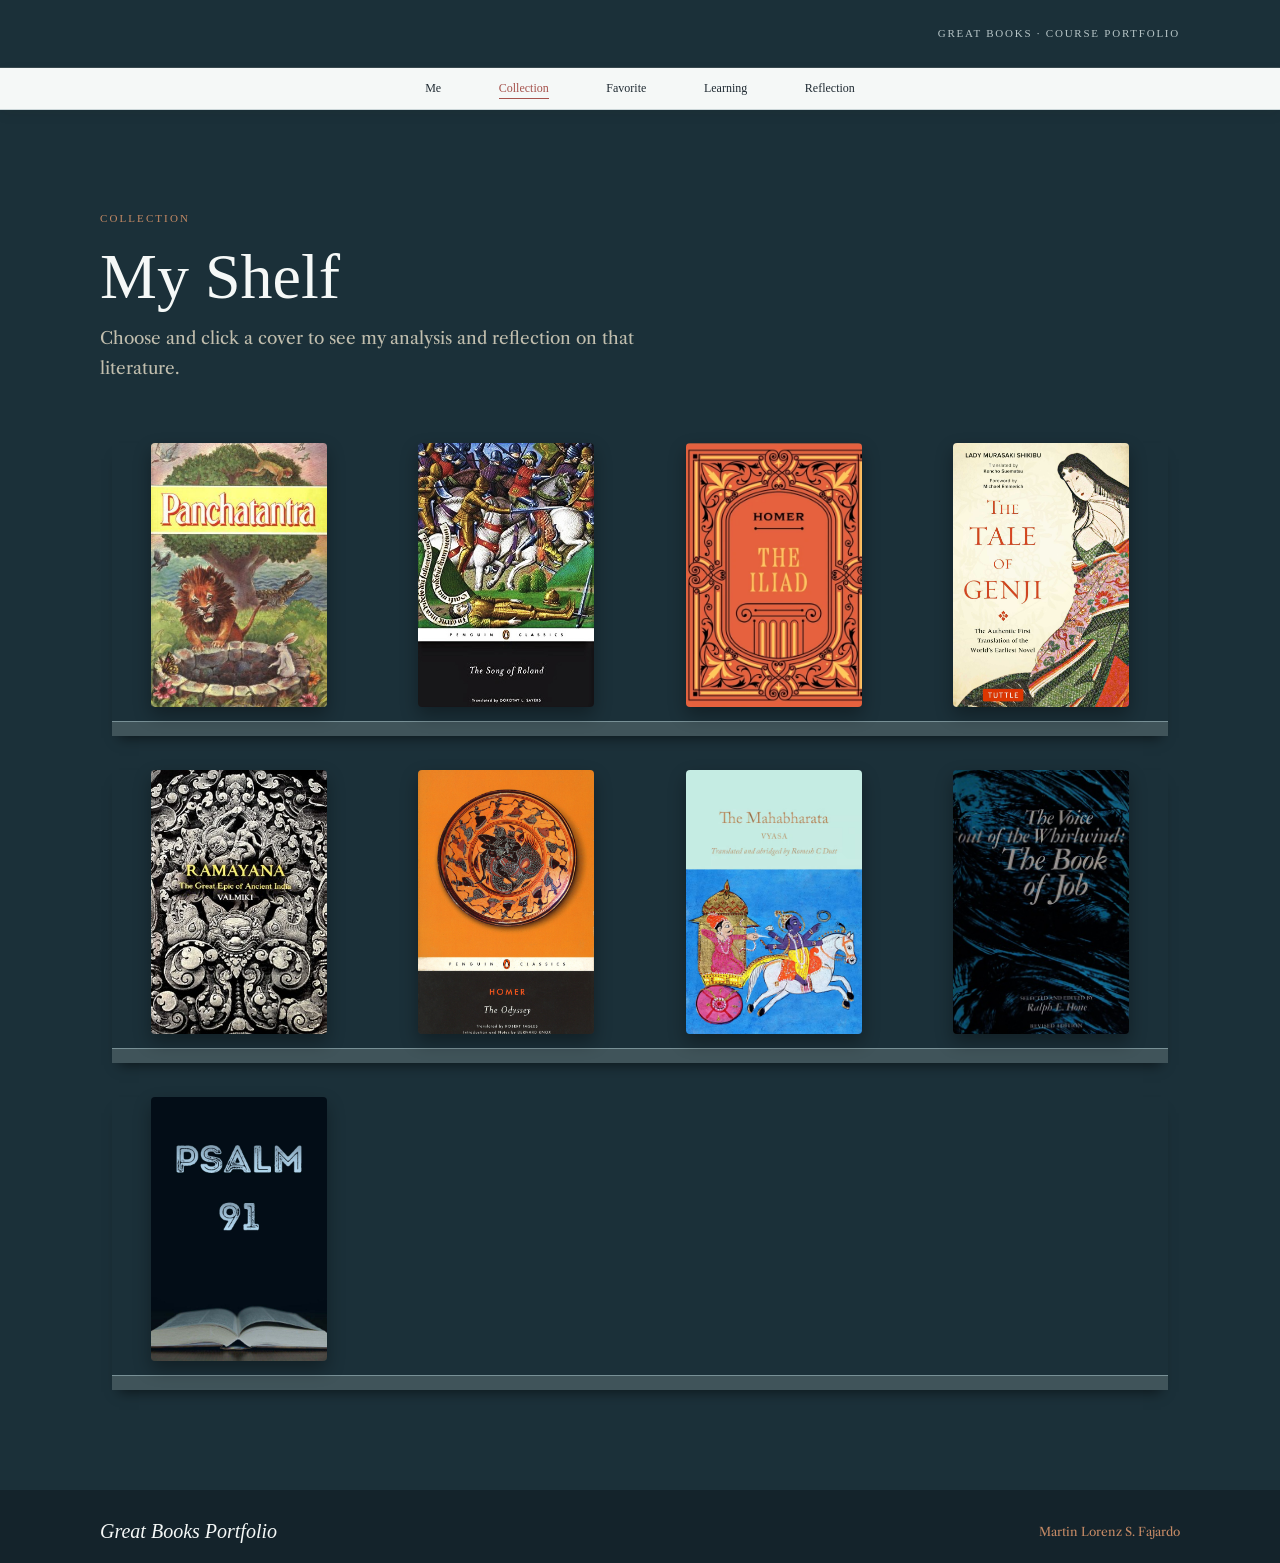
==== collection.html @ 620ede54 "Add files via upload" ====
<!DOCTYPE html>
<html lang="en">

<head>
  <meta charset="utf-8">
  <meta name="viewport" content="width=device-width, initial-scale=1">
  <meta name="theme-color" content="#1b3039">
  <meta name="description"
    content="A Great Books course portfolio: literary analyses, a favorite masterpiece, and reflections on a reader's journey.">
  <title>My Shelf | Great Books Portfolio</title>
  <link rel="preconnect" href="https://fonts.googleapis.com">
  <link rel="preconnect" href="https://fonts.gstatic.com" crossorigin>
  <link
    href="https://fonts.googleapis.com/css2?family=IM+Fell+English:ital@0;1&family=Libre+Caslon+Text:ital,wght@0,400;0,700;1,400&display=swap"
    rel="stylesheet">
  <link rel="stylesheet" href="index.css">
</head>

<body>
  <div class="topline"><a href="index.html"><span>GREAT BOOKS · COURSE PORTFOLIO</span></a></div>

  <nav class="site-nav" aria-label="Portfolio sections">
    <a href="index.html"><span>Me</span></a>
    <a href="collection.html" aria-current="page"><span>Collection</span></a>
    <a href="favorite.html"><span>Favorite</span></a>
    <a href="learning.html"><span>Learning</span></a>
    <a href="reflection.html"><span>Reflection</span></a>
  </nav>

  <main>
    <section class="collection section" id="analyses">
      <div class="wrap">
        <div class="section-heading">
          <p class="eyebrow">Collection</p>
          <h1 class="page-title">My Shelf</h1>
          <p class="section-intro">Choose and click a cover to see my analysis and reflection on that literature.</p>
        </div>
        <div class="shelf" id="shelf" role="group" aria-label="Select one of eight literary analyses"></div>
      </div>
    </section>
  </main>

  <dialog class="reading-card" id="reading" aria-labelledby="reading-title">
    <button class="reading-close" type="button" aria-label="Close analysis">×</button>
    <div class="reading-content" id="reading-content"></div>
  </dialog>

  <footer>
    <div class="wrap footer-inner"><span>Great Books Portfolio</span><a>Martin Lorenz S. Fajardo</a></div>
  </footer>

  <script>
    fetch('analyses.json')
      .then(response => {
        if (!response.ok) throw new Error('Could not load analyses.json');
        return response.json();
      })
      .then(analyses => {
    const shelf = document.getElementById('shelf'), reading = document.getElementById('reading');
    const readingContent = document.getElementById('reading-content');
    let activeIndex = -1;
    function openAnalysis(index) {
      const b = analyses[index];
      activeIndex = index;
      [...shelf.querySelectorAll('.book-cover')].forEach((button, i) => button.setAttribute('aria-pressed', i === index ? 'true' : 'false'));
      readingContent.innerHTML = `<div class="reading-meta"><span class="eyebrow">Great Book ${String(index + 1).padStart(2, '0')}</span><h2 id="reading-title">${b.title}</h2><p>${b.author}</p></div><div class="reading-text"><p class="lens">${b.lens}</p><p>${b.analysis}</p></div>`;
      if (!reading.open) reading.showModal();
    }
    analyses.forEach((book, index) => {
      if (index % 4 === 0) {
        const row = document.createElement('div');
        row.className = 'shelf-row';
        row.setAttribute('role', 'group');
        row.setAttribute('aria-label', `Books ${index + 1} to ${Math.min(index + 4, analyses.length)}`);
        shelf.append(row);
      }
      const button = document.createElement('button');
      button.type = 'button';
      button.className = 'book-cover';
      button.setAttribute('aria-pressed', 'false');
      button.setAttribute('aria-label', `Read analysis ${index + 1}: ${book.title} by ${book.author}`);
      const cover = document.createElement('img');
      cover.src = book.cover;
      cover.alt = '';
      cover.loading = 'lazy';
      button.append(cover);
      button.addEventListener('click', () => openAnalysis(index));
      shelf.lastElementChild.append(button);
    });
    reading.querySelector('.reading-close').addEventListener('click', () => reading.close());
    reading.addEventListener('click', event => {
      if (event.target === reading) reading.close();
    });
    reading.addEventListener('close', () => {
      if (activeIndex >= 0) shelf.querySelectorAll('.book-cover')[activeIndex]?.setAttribute('aria-pressed', 'false');
      activeIndex = -1;
    });
      })
      .catch(error => {
        document.getElementById('shelf').textContent = 'The book analyses could not be loaded.';
        console.error(error);
      });
  </script>
</body>

</html>
---- index.css ----
:root {
    --paper: #e8eeef;
    --paper-light: #f5f8f7;
    --ink: #202b33;
    --muted: #68777e;
    --green: #1b3039;
    --green-soft: #294751;
    --gold: #c58a65;
    --red: #a6534d;
    --black: #14232b;
    --rule: #cbd6d8;
    box-sizing: border-box;
    scroll-behavior: smooth;
    scroll-padding-top: 76px
}

* {
    box-sizing: inherit
}

body {
    margin: 0;
    background: var(--paper);
    color: var(--ink);
    font: 17px/1.75 "Libre Caslon Text", Georgia, serif;
    min-height: 100vh;
    display: flex;
    flex-direction: column;
}

main {
    flex: 1;
}

h1,
h2,
h3,
h4,
p {
    margin-top: 0
}

h1,
h2,
h3 {
    font-family: "IM Fell English", Georgia, serif;
    font-weight: 400;
    line-height: 1.12
}

a {
    color: inherit
}

.wrap {
    width: min(1080px, calc(100% - 48px));
    margin-inline: auto
}

.masthead {
    min-height: 540px;
    background: linear-gradient(0deg, rgba(12, 24, 31, .82), rgba(12, 24, 31, .66)), url("images/bg.jpg") center 48% / cover no-repeat;
    color: var(--paper-light);
    position: relative;
    overflow: hidden
}

.masthead:after {
    content: "";
    position: absolute;
    width: 450px;
    height: 450px;
    border: 1px solid rgba(189, 156, 92, .18);
    border-radius: 50%;
    right: -120px;
    top: 52px;
    box-shadow: 0 0 0 34px rgba(189, 156, 92, .035), 0 0 0 70px rgba(189, 156, 92, .025)
}

a {
    text-decoration: none;
} 

.topline {
    background: var(--green);
    color: var(--paper-light);
    height: 68px;
    padding: 0 max(24px, calc((100% - 1080px)/2));
    display: flex;
    align-items: center;
    justify-content: flex-end;
    border-bottom: 1px solid rgba(238, 232, 216, .14);
    font: 11px/1.2 Georgia, serif;
    letter-spacing: .16em;
}

.wordmark {
    text-decoration: none;
    font: italic 20px "IM Fell English", Georgia, serif;
    letter-spacing: 0
}

.topline {
    background: var(--green);
}

.topline span {
    color: #b7c5c7
}

.hero {
    padding-top: 76px;
    padding-bottom: 54px;
    position: relative;
    z-index: 1
}

.eyebrow {
    margin: 0 0 14px;
    color: var(--red);
    font: 11px/1.5 Georgia, serif;
    letter-spacing: .19em;
    text-transform: uppercase
}

.masthead .eyebrow {
    color: var(--gold)
}

h1 {
    font-size: clamp(66px, 10vw, 116px);
    letter-spacing: -.045em;
    margin: 0 0 18px
}

h1 em {
    color: var(--gold);
    font-weight: 400
}

.intro {
    max-width: 460px;
    color: #d4e0e1;
    font-size: 18px;
    margin-bottom: 28px
}

.button {
    display: inline-flex;
    gap: 22px;
    align-items: center;
    padding: 10px 17px;
    border: 1px solid var(--gold);
    color: var(--paper-light);
    text-decoration: none;
    font-size: 14px
}

.button:hover {
    background: var(--gold);
    color: var(--green)
}

.site-nav {
    position: sticky;
    top: 0;
    z-index: 5;
    background: var(--paper-light);
    border-bottom: 1px solid var(--rule);
    display: flex;
    justify-content: center;
    gap: clamp(14px, 4.5vw, 62px);
    padding: 13px 20px;
    box-shadow: 0 4px 14px #241e1010
}

.site-nav a {
    text-decoration: none;
    color: var(--muted);
    font: 10px Georgia, serif;
    letter-spacing: .12em;
    white-space: nowrap
}

.site-nav a span {
    color: var(--ink);
    font-size: 12px;
    letter-spacing: 0
}

.site-nav a[aria-current="page"] span {
    color: var(--red);
    border-bottom: 1px solid var(--red);
    padding-bottom: 3px
}

.site-nav a:hover,
.site-nav a:focus-visible {
    color: var(--red)
}

.section {
    padding-top: 100px;
    padding-bottom: 100px
}

.section-heading {
    margin-bottom: 35px
}

.section-heading h2,
.learning h2 {
    font-size: clamp(40px, 6vw, 64px);
    margin-bottom: 12px
}

.section-intro {
    max-width: 590px;
    color: var(--muted);
    margin-bottom: 0
}

.profile-grid {
    display: grid;
    grid-template-columns: 240px 1fr;
    gap: 56px;
    align-items: start
}

.portrait {
    min-height: 300px;
    background: linear-gradient(145deg, #c8d5d5, #8da6a9);
    display: grid;
    place-items: center;
    border: 10px solid var(--paper-light);
    outline: 1px solid var(--rule);
    color: #40575c;
    text-align: center;
    font: 11px/1.7 Georgia, serif;
    letter-spacing: .2em
}

.profile-copy {
    max-width: 700px
}

.portrait img {
    display: block;
    width: 100%;
    height: 100%;
    object-fit: cover
}

.dropcap:first-letter {
    float: left;
    font: 62px/.8 "IM Fell English", Georgia, serif;
    color: var(--red);
    padding: 8px 10px 0 0
}

.details {
    margin: 28px 0 15px;
    border-top: 1px solid var(--rule)
}

.details div {
    display: grid;
    grid-template-columns: 130px 1fr;
    padding: 11px 0;
    border-bottom: 1px solid var(--rule)
}

dt {
    color: var(--muted);
    font: 11px Georgia, serif;
    letter-spacing: .12em;
    text-transform: uppercase
}

dd {
    margin: 0
}

.collection {
    background: var(--green);
    color: var(--paper-light)
}

.collection .eyebrow {
    color: var(--gold)
}

.collection .section-intro {
    color: #c1beae
}

.shelf {
    display: grid;
    gap: 34px;
    padding: 24px 12px 0;
    margin-top: 18px;
}

.shelf-row {
    display: grid;
    grid-template-columns: repeat(4, minmax(0, 1fr));
    align-items: end;
    justify-items: center;
    gap: clamp(10px, 3vw, 30px);
    padding: 0 8px 15px;
    border-bottom: 14px solid #40545a;
    box-shadow: 0 9px 12px -7px #0008;
    background: linear-gradient(to bottom, transparent calc(100% - 1px), #789096 calc(100% - 1px));
}

.book-cover {
    width: min(100%, 176px);
    aspect-ratio: 2 / 3;
    padding: 0;
    border: 0;
    border-radius: 4px;
    background: transparent;
    cursor: pointer;
    box-shadow: 0 8px 18px #0005;
    overflow: hidden;
    transition: transform .18s ease, box-shadow .18s ease
}

.book-cover img {
    display: block;
    width: 100%;
    height: 100%;
    object-fit: cover
}

.book-cover:hover,
.book-cover[aria-pressed=true] {
    transform: translateY(-8px);
    box-shadow: 0 14px 24px #0007
}

.book-cover[aria-pressed=true] {
    outline: 2px solid var(--gold);
    outline-offset: 3px
}

.reading-card {
    position: fixed;
    inset: 0;
    width: min(900px, calc(100% - 36px));
    max-width: none;
    max-height: min(82vh, 760px);
    margin: auto;
    overflow: auto;
    display: grid;
    grid-template-columns: minmax(190px, .8fr) 2fr;
    gap: 50px;
    padding: 36px 40px;
    background: var(--paper-light);
    color: var(--ink);
    border: 0;
    border-top: 3px solid var(--gold);
    box-shadow: 0 24px 80px #0008;
    min-height: 250px
}

.reading-card:not([open]) {
    display: none
}

.reading-card[open] {
    display: grid
}

.reading-content {
    display: contents
}

.reading-card::backdrop {
    background: rgba(8, 18, 23, .76);
    backdrop-filter: blur(3px)
}

.reading-close {
    position: absolute;
    top: 10px;
    right: 12px;
    z-index: 1;
    display: grid;
    place-items: center;
    width: 38px;
    height: 38px;
    border: 1px solid var(--rule);
    border-radius: 50%;
    background: var(--paper-light);
    color: var(--ink);
    font: 28px/1 Georgia, serif;
    cursor: pointer
}

.reading-close:hover,
.reading-close:focus-visible {
    background: var(--green);
    color: var(--paper-light)
}

.reading-close:focus-visible {
    outline: 3px solid var(--gold);
    outline-offset: 3px
}

.reading-meta h2 {
    font: 400 36px/1.12 "IM Fell English", Georgia, serif;
    margin: 7px 36px 7px 0
}

.reading-meta h3 {
    font-size: 36px;
    margin: 7px 0
}

.reading-meta .eyebrow {
    color: var(--red)
}

.reading-meta p {
    color: var(--muted);
    font-size: 14px
}

.reading-text p:last-child {
    margin-bottom: 0
}

.lens {
    font: italic 15px Georgia, serif;
    color: var(--red);
    margin: 2px 0 10px
}

.favorite-card {
    padding: 35px 42px;
    background: var(--paper-light);
    border: 1px solid var(--rule);
    border-left: 4px solid var(--red);
    box-shadow: 0 15px 32px #392b130c
}

.favorite-card h3 {
    font-size: 48px;
    margin-bottom: 0
}

.byline {
    color: var(--muted)
}

.favorite-columns {
    display: grid;
    grid-template-columns: 1fr 1fr;
    gap: 30px;
    margin-top: 24px;
    padding-top: 22px;
    border-top: 1px solid var(--rule)
}

.favorite-columns h4 {
    font: 18px "IM Fell English", Georgia, serif;
    font-weight: 500;
    margin-bottom: 8px
}

.favorite-columns p {
    font-size: 15px;
    line-height: 1.7;
    margin-bottom: 0
}

.learning {
    background: transparent
}

.learning-grid {
    display: grid;
    grid-template-columns: .9fr 1.1fr;
    gap: 78px
}

.learning h2 {
    font-size: clamp(48px, 7vw, 75px)
}

footer {
    background: var(--black);
    color: var(--paper-light);
    padding: 30px 0 20px
}

.footer-inner {
    display: flex;
    align-items: center;
    justify-content: space-between;
    gap: 20px;
    font-size: 13px
}

.footer-inner span:first-child {
    font: italic 20px "IM Fell English", Georgia, serif
}

.footer-inner span:nth-child(2) {
    color: #b7c5c7
}

.footer-inner a {
    color: var(--gold);
    font-size: 12px
}

.credits {
    max-width: 1080px;
    width: calc(100% - 48px);
    margin: 16px auto 0;
    padding-top: 14px;
    border-top: 1px solid #ffffff20;
    color: #b7c5c7;
    font-size: 12px
}

.site-nav a:focus-visible,
.button:focus-visible,
.book-cover:focus-visible {
    outline: 3px solid var(--gold);
    outline-offset: 4px
}

@media(max-width:700px) {
    .masthead {
        min-height: 500px
    }

    .topline {
        padding-inline: 20px
    }

    .topline span {
        font-size: 8px
    }

    .hero {
        padding-top: 74px
    }

    .site-nav {
        justify-content: flex-start;
        overflow-x: auto;
        gap: 24px
    }

    .section {
        padding-top: 70px;
        padding-bottom: 70px
    }

    .profile-grid {
        grid-template-columns: 1fr;
        gap: 30px
    }

    .portrait {
        min-height: 220px;
        width: min(100%, 300px)
    }

    .reading-card {
        grid-template-columns: 1fr;
        gap: 14px;
        padding: 54px 23px 27px
    }

    .shelf {
        gap: 26px;
        padding-inline: 0;
    }

    .shelf-row {
        gap: 12px;
        padding-inline: 0;
        border-bottom-width: 11px;
    }

    .reading-meta h3 {
        font-size: 32px
    }

    .favorite-card {
        padding: 27px 24px
    }

    .favorite-columns {
        grid-template-columns: 1fr;
        gap: 22px
    }

    .learning-grid {
        grid-template-columns: 1fr;
        gap: 12px
    }

    .footer-inner {
        align-items: flex-start;
        flex-direction: column;
        gap: 7px
    }
}

@media(prefers-reduced-motion:reduce) {
    :root {
        scroll-behavior: auto
    }

    *,
    *:before,
    *:after {
        transition: none !important;
        scroll-behavior: auto !important
    }
}

/* Multi-page additions */
.page-title {
    font-size: clamp(40px, 6vw, 64px);
    margin: 0 0 12px
}

.collection.section {
    min-height: 70vh
}

.contents-grid {
    display: flex;
    align-items: flex-end;
    gap: 22px;
    overflow-x: auto;
    padding: 18px 12px 0;
    border-bottom: 16px solid #40545a;
    box-shadow: 0 10px 14px -6px #172a3155
}

.contents-card {
    position: relative;
    flex: 1 0 168px;
    max-width: 210px;
    aspect-ratio: 2 / 3;
    display: flex;
    flex-direction: column;
    justify-content: center;
    gap: 8px;
    padding: 24px 20px 24px 32px;
    color: var(--paper-light);
    text-align: center;
    text-decoration: none;
    border-radius: 3px 6px 6px 3px;
    background:
        linear-gradient(90deg, #0006 0, #0006 3px, #ffffff1f 4px, #00000030 14px, #0000 24px),
        var(--book);
    box-shadow: 0 8px 16px #0004;
    transition: transform .18s ease, box-shadow .18s ease
}

.contents-card:before {
    content: "";
    position: absolute;
    inset: 12px 12px 12px 26px;
    border: 1px solid #c58a6599;
    pointer-events: none
}

.contents-card .eyebrow {
    margin: 0;
    color: var(--gold);
    font-size: 10px
}

.contents-card strong {
    font: 400 25px/1.15 "IM Fell English", Georgia, serif
}

.contents-card span:last-child {
    color: #e1e9e8;
    font-size: 12.5px;
    line-height: 1.55
}

.contents-card:hover,
.contents-card:focus-visible {
    transform: translateY(-10px);
    box-shadow: 0 16px 24px #0006
}

.topline a:focus-visible,
.contents-card:focus-visible {
    outline: 3px solid var(--gold);
    outline-offset: 4px
}

.page-title {
    letter-spacing: normal
}
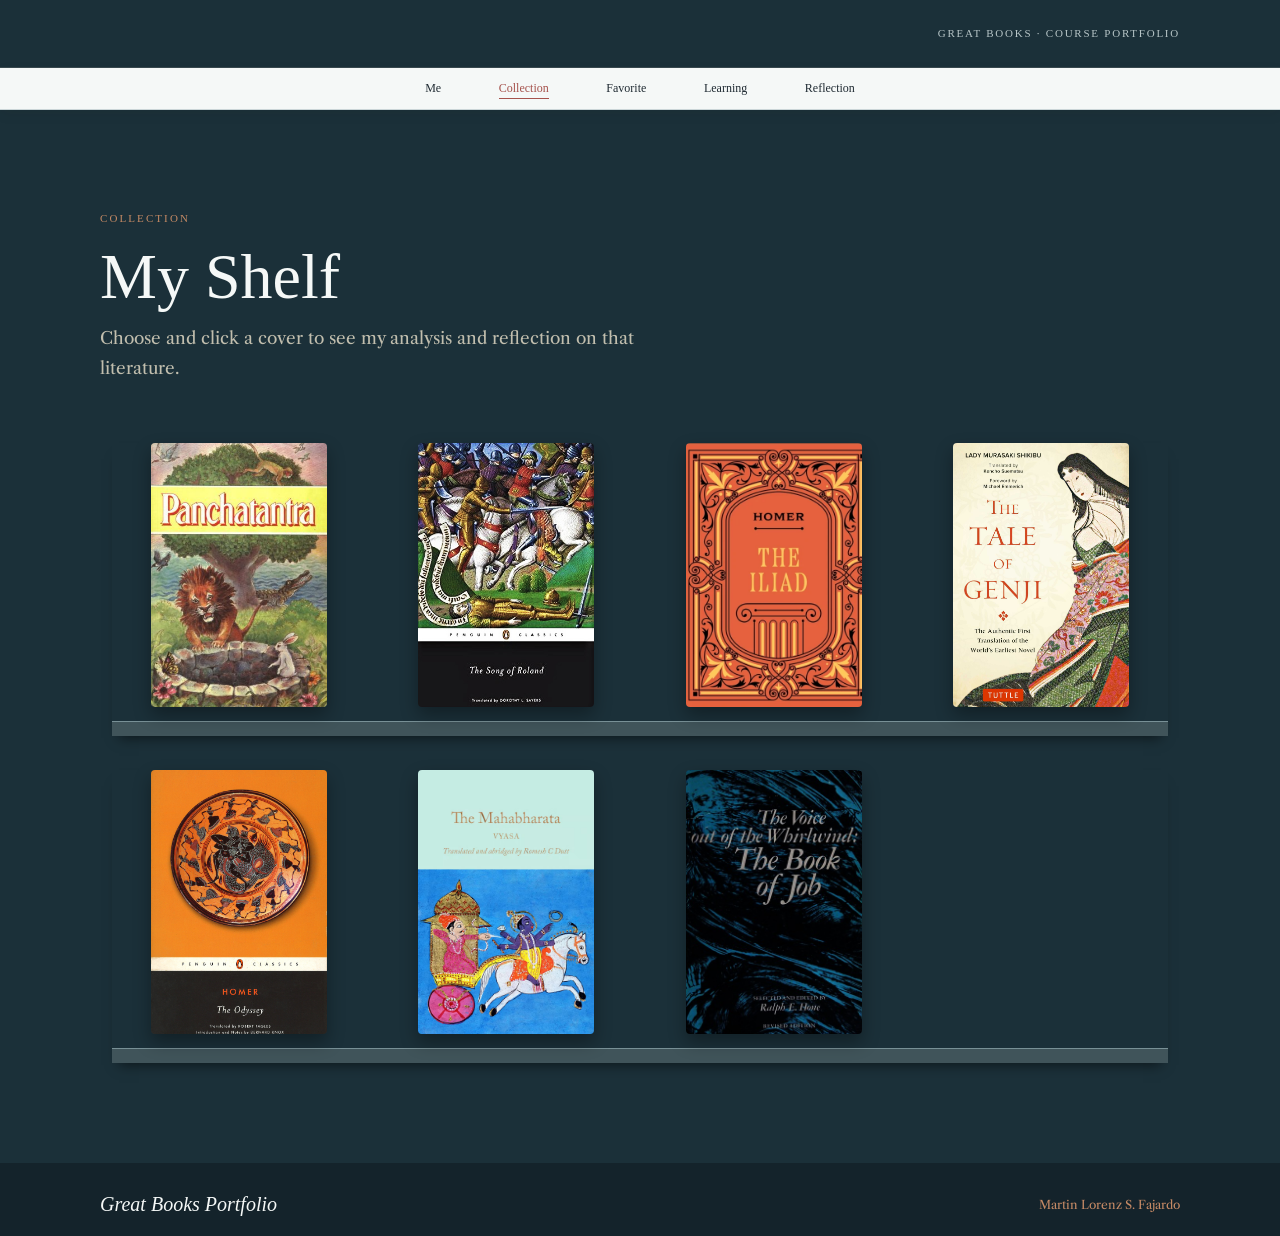
==== commit 27c4f595: "update" ====
--- a/collection.html
+++ b/collection.html
@@ -63,7 +63,7 @@
       const b = analyses[index];
       activeIndex = index;
       [...shelf.querySelectorAll('.book-cover')].forEach((button, i) => button.setAttribute('aria-pressed', i === index ? 'true' : 'false'));
-      readingContent.innerHTML = `<div class="reading-meta"><span class="eyebrow">Great Book ${String(index + 1).padStart(2, '0')}</span><h2 id="reading-title">${b.title}</h2><p>${b.author}</p></div><div class="reading-text"><p class="lens">${b.lens}</p><p>${b.analysis}</p></div>`;
+      readingContent.innerHTML = `<div class="reading-meta"><span class="eyebrow">Great Book ${String(index + 1).padStart(2, '0')}</span><h2 id="reading-title">${b.title}</h2><p>${b.author}</p></div><div class="reading-text"><p class="analysis-label">About:</p><p>${b.about}</p><p class="analysis-label">Lens:</p><p class="lens">${b.lens}</p><p class="analysis-label">My thoughts:</p><p>${b.analysis}</p></div>`;
       if (!reading.open) reading.showModal();
     }
     analyses.forEach((book, index) => {
--- a/index.css
+++ b/index.css
@@ -430,6 +430,12 @@
 
 .reading-text p:last-child {
     margin-bottom: 0
+}
+
+.analysis-label {
+    font: 15px Georgia, serif;
+    font-weight: 600;
+    margin: 20px 0 10px 0
 }
 
 .lens {
